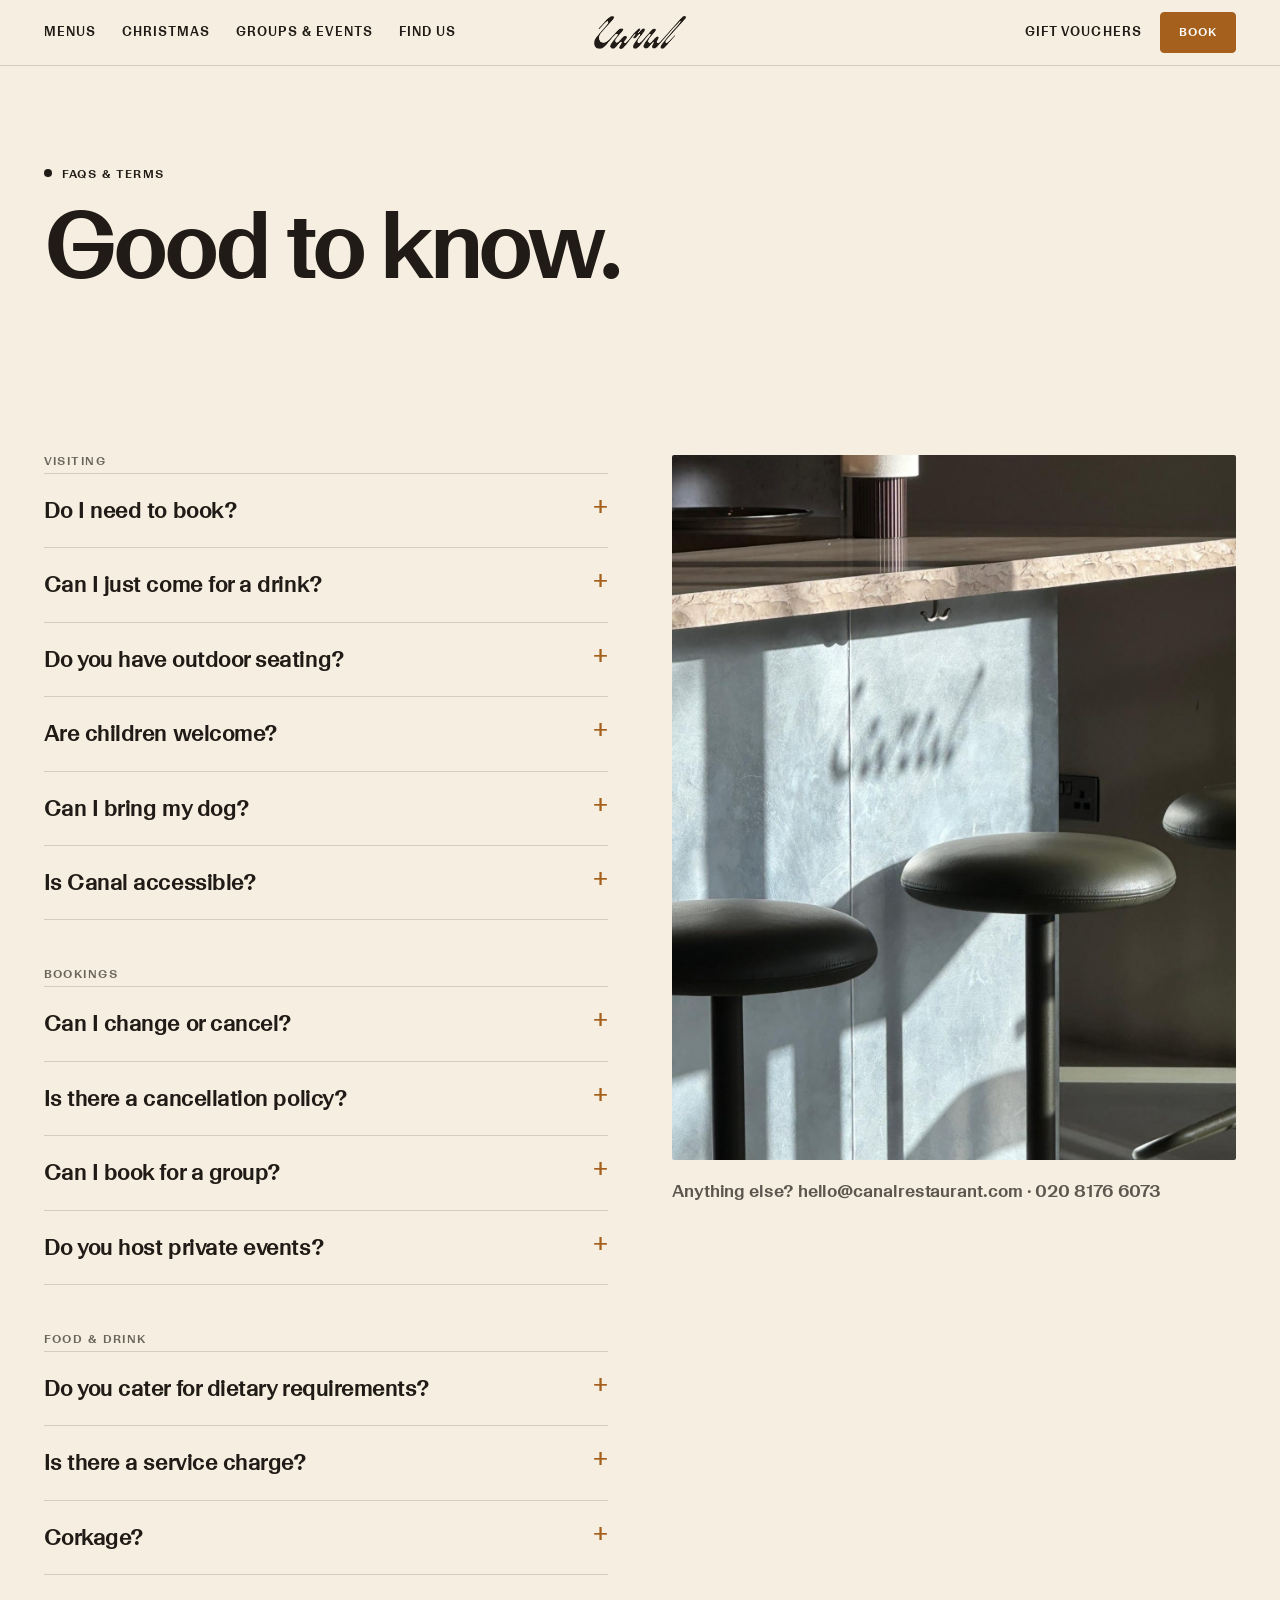
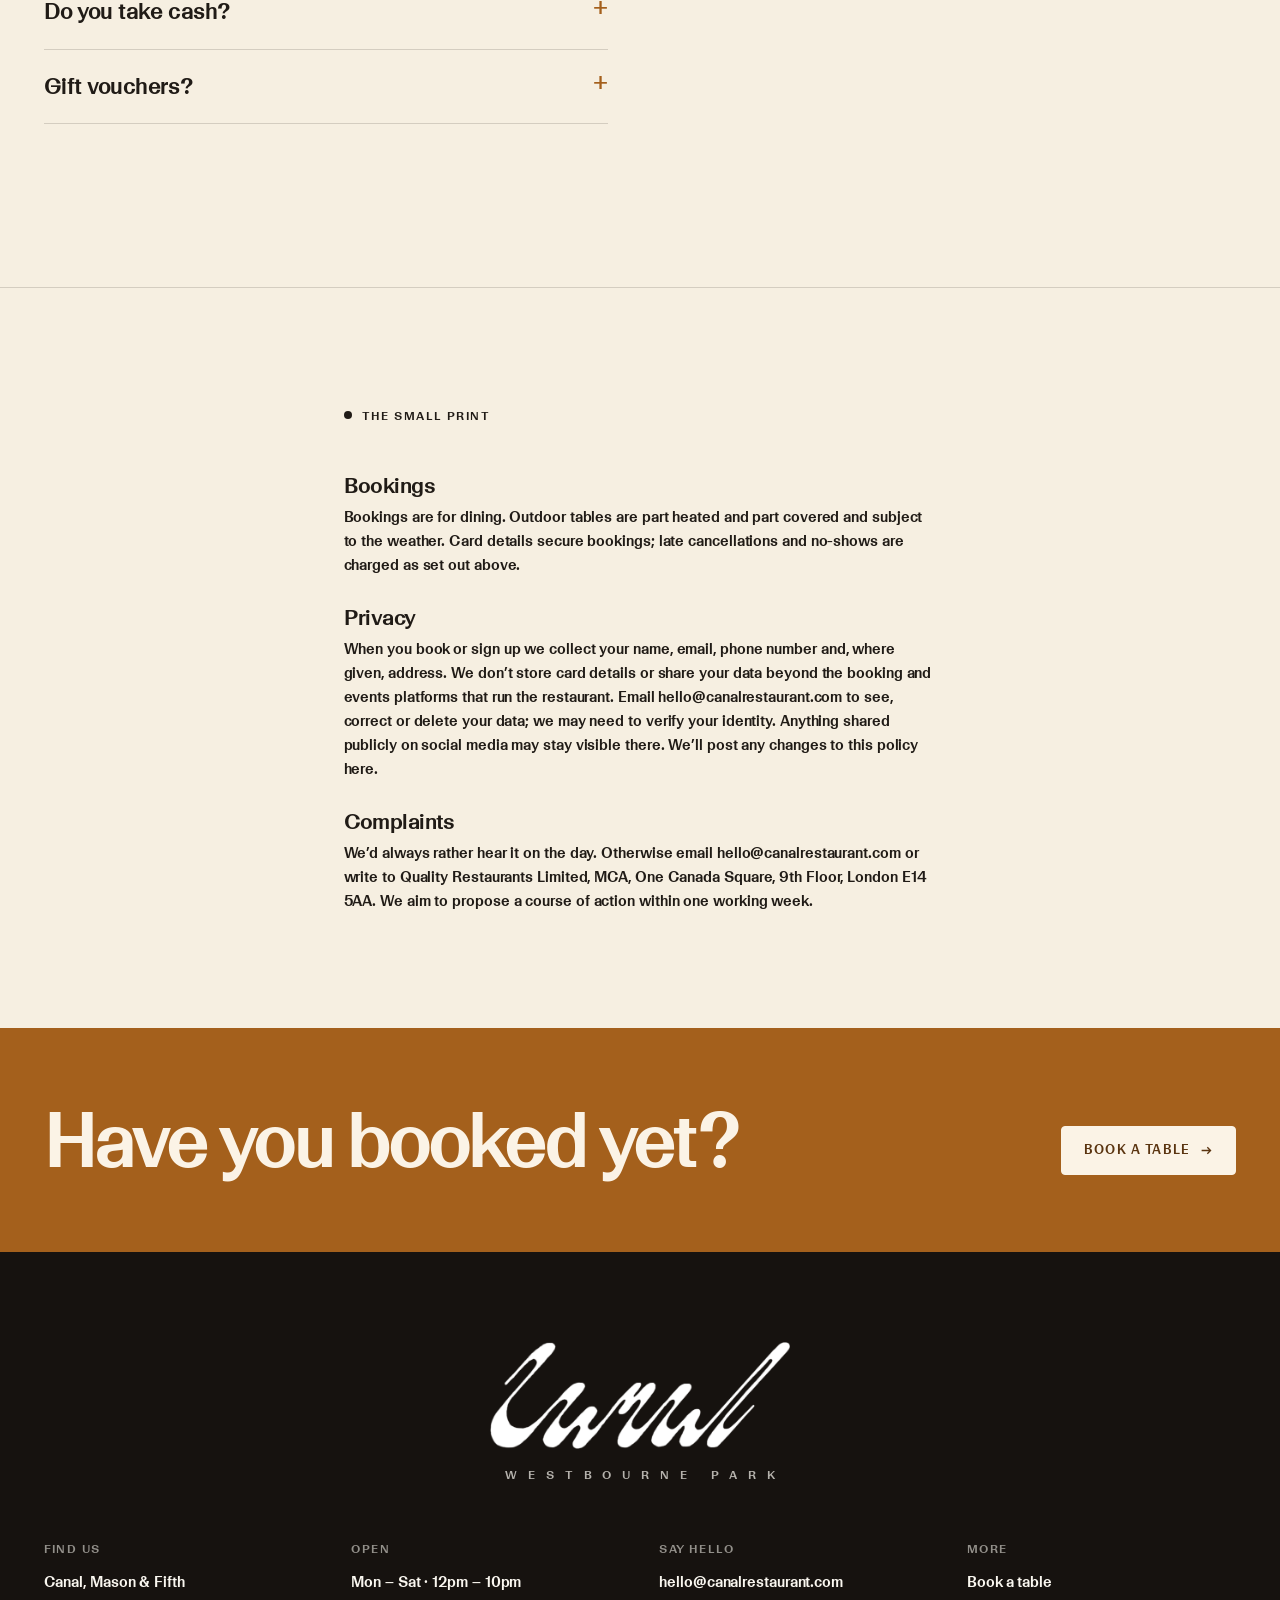
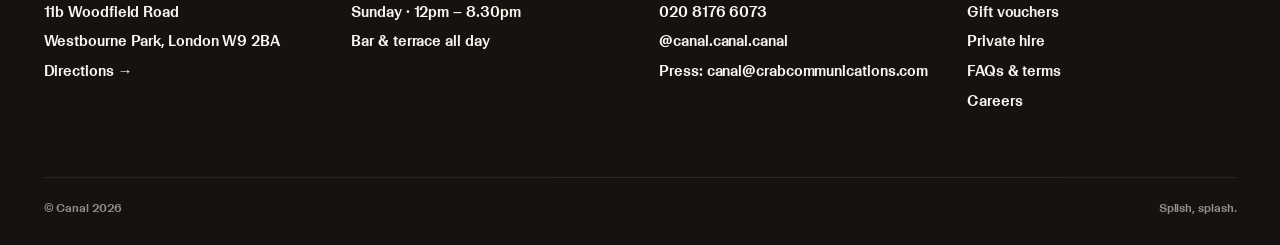
==== faq.html @ 9f51e5ac "Christmas price line: normal case Co-Authored-By: Claude Opus 5.5 <noreply@anthropic.com> Claude-Ses" ====
<!DOCTYPE html>
<html lang="en-GB">
<head>
<meta charset="utf-8">
<meta name="viewport" content="width=device-width, initial-scale=1">
<title>FAQs & Terms | Canal, Westbourne Park</title>
<meta name="description" content="Bookings, cancellations, dogs, children, accessibility, dietary requirements, corkage and gift vouchers at Canal, Westbourne Park.">
<link rel="canonical" href="https://www.canalrestaurant.com/faq">
<meta property="og:type" content="website"><meta property="og:title" content="FAQs & Terms | Canal, Westbourne Park">
<meta property="og:description" content="Bookings, cancellations, dogs, children, accessibility, dietary requirements, corkage and gift vouchers at Canal, Westbourne Park."><meta property="og:image" content="https://www.canalrestaurant.com/img/og.jpg">
<meta name="twitter:card" content="summary_large_image">
<meta name="theme-color" content="#F8B830">
<link rel="icon" href="img/logo-caramel.png">
<link rel="preload" href="fonts/GeigyLLSub-Medium.woff" as="font" type="font/woff" crossorigin>
<link rel="stylesheet" href="css/style.css?v=29">
<script type="application/ld+json">
{"@context":"https://schema.org","@type":"Restaurant","name":"Canal","url":"https://www.canalrestaurant.com/",
"telephone":"+442081766073","email":"hello@canalrestaurant.com","servesCuisine":"Modern European","priceRange":"££",
"address":{"@type":"PostalAddress","streetAddress":"11b Woodfield Road","addressLocality":"London","postalCode":"W9 2BA","addressCountry":"GB"},
"openingHoursSpecification":[{"@type":"OpeningHoursSpecification","dayOfWeek":["Monday","Tuesday","Wednesday","Thursday","Friday","Saturday"],"opens":"12:00","closes":"22:00"},
{"@type":"OpeningHoursSpecification","dayOfWeek":"Sunday","opens":"12:00","closes":"20:30"}],
"acceptsReservations":"https://www.sevenrooms.com/explore/canalrestaurant/reservations/create/search/","sameAs":["https://www.instagram.com/canal.canal.canal/"]}
</script>
</head>
<body class="solid-header">
<header class="header">
  <nav class="nav" aria-label="Main"><a href="menus.html">Menus</a><a href="festive.html">Christmas</a><a href="groups.html">Groups & events</a><a href="find-us.html">Find us</a></nav>
  <button class="burger" aria-label="Open menu" aria-expanded="false"><span></span><span></span><span></span></button>
  <a class="logo" href="index.html" aria-label="Canal — home"></a>
  <div class="header-right">
    <a class="small" href="https://canalrestaurant.giftpro.co.uk/" target="_blank" rel="noopener">Gift vouchers</a>
    <a class="btn" href="https://www.sevenrooms.com/explore/canalrestaurant/reservations/create/search/" target="_blank" rel="noopener">Book</a>
  </div>
</header>
<div class="menu">
  <a class="big" href="index.html">Home</a><a class="big" href="menus.html">Menus</a><a class="big" href="festive.html">Christmas</a><a class="big" href="groups.html">Groups & events</a><a class="big" href="find-us.html">Find us</a><a class="big" href="faq.html">FAQs</a>
  <div class="menu-foot">
    <a class="btn" href="https://www.sevenrooms.com/explore/canalrestaurant/reservations/create/search/" target="_blank" rel="noopener" style="align-self:flex-start">Book a table</a>
    <a href="https://canalrestaurant.giftpro.co.uk/" target="_blank" rel="noopener">Gift vouchers</a>
    <span>11b Woodfield Road, W9 2BA · 020 8176 6073</span>
  </div>
</div>

<section class="phero flat"><div class="in wrap" style="padding-left:var(--g)"><span class="tag">FAQs &amp; terms</span><h1>Good to know.</h1></div></section>
<section class="sec">
  <div class="wrap grid2 top">
    <div><div class="faq-group rv"><h3>Visiting</h3><div class="faq"><details><summary>Do I need to book?</summary><div class="a"><p>We recommend it, especially for dinner and weekends, but we always keep space for walk-ins.</p></div></details><details><summary>Can I just come for a drink?</summary><div class="a"><p>Of course. The bar and waterside terrace are open for drinks without a booking, with snacks all day.</p></div></details><details><summary>Do you have outdoor seating?</summary><div class="a"><p>Yes — a south-facing terrace overlooking the Grand Union Canal. Terrace tables can be booked online. It’s part heated and part covered.</p></div></details><details><summary>Are children welcome?</summary><div class="a"><p>Very. There’s a children’s menu on request, and we can set up high chairs if you mention them when booking.</p></div></details><details><summary>Can I bring my dog?</summary><div class="a"><p>Yes, inside and out. Paws on the floor.</p></div></details><details><summary>Is Canal accessible?</summary><div class="a"><p>Yes. The restaurant and terrace are step-free with accessible facilities. Let us know anything that would help.</p></div></details></div></div><div class="faq-group rv"><h3>Bookings</h3><div class="faq"><details><summary>Can I change or cancel?</summary><div class="a"><p>Yes, through the link in your confirmation email. Any trouble, email or call us.</p></div></details><details><summary>Is there a cancellation policy?</summary><div class="a"><p>Card details secure bookings and we ask for 24 hours’ notice. No-shows and late cancellations are charged at £40 per person for dinner and £20 per person for lunch.</p></div></details><details><summary>Can I book for a group?</summary><div class="a"><p>Up to 6 online, in the dining room or on the terrace. For 8 or more, private hire and events, send us an enquiry.</p></div></details><details><summary>Do you host private events?</summary><div class="a"><p>Yes, from big tables to exclusive hire: up to 70 seated or 120 standing.</p></div></details></div></div><div class="faq-group rv"><h3>Food & drink</h3><div class="faq"><details><summary>Do you cater for dietary requirements?</summary><div class="a"><p>Yes — vegetarian, vegan, gluten-free and allergy-friendly options. Mention them when booking or tell your server.</p></div></details><details><summary>Is there a service charge?</summary><div class="a"><p>A discretionary 13.5% service charge is added.</p></div></details><details><summary>Corkage?</summary><div class="a"><p>£50 per 750ml bottle of wine, £75 per 750ml of sparkling. Bringing a cake is £5 per head.</p></div></details><details><summary>Do you take cash?</summary><div class="a"><p>We’re cashless. All major cards, Apple Pay and Google Pay.</p></div></details><details><summary>Gift vouchers?</summary><div class="a"><p>Yes — digital vouchers for any amount from our gift voucher shop.</p></div></details></div></div></div>
    <div class="rv" style="position:sticky;top:110px"><div class="ph r45"><img src="img/logo-glass.jpg" alt="The Canal logo on the glass" loading="lazy"></div>
      <p class="body muted" style="margin-top:18px">Anything else? hello@canalrestaurant.com · 020 8176 6073</p></div>
  </div>
</section>
<section class="sec" id="terms" style="border-top:1px solid var(--line)">
  <div class="wrap legal">
    <span class="tag">The small print</span>
    <h3 id="bookings">Bookings</h3>
    <p>Bookings are for dining. Outdoor tables are part heated and part covered and subject to the weather. Card details secure bookings; late cancellations and no-shows are charged as set out above.</p>
    <h3 id="privacy">Privacy</h3>
    <p>When you book or sign up we collect your name, email, phone number and, where given, address. We don’t store card details or share your data beyond the booking and events platforms that run the restaurant. Email hello@canalrestaurant.com to see, correct or delete your data; we may need to verify your identity. Anything shared publicly on social media may stay visible there. We’ll post any changes to this policy here.</p>
    <h3 id="complaints">Complaints</h3>
    <p>We’d always rather hear it on the day. Otherwise email hello@canalrestaurant.com or write to Quality Restaurants Limited, MCA, One Canada Square, 9th Floor, London E14 5AA. We aim to propose a course of action within one working week.</p>
  </div>
</section>
<section class="sec s booked-band">
  <div class="wrap booked" style="margin-bottom:0"><h2 class="rv">Have you booked yet?</h2><div class="btns rv"><a class="btn" href="https://www.sevenrooms.com/explore/canalrestaurant/reservations/create/search/" target="_blank" rel="noopener">Book a table <svg viewBox="0 0 16 16" fill="none" stroke="currentColor" stroke-width="1.6"><path d="M2 8h11M9 4l4 4-4 4"/></svg></a></div></div>
</section>
<footer class="footer">
  <div class="wrap">
    <img class="big-logo" src="img/logo-white.png" alt="Canal">
    <span class="spaced">Westbourne Park</span>
    <div class="fgrid">
      <div><h4>Find us</h4><ul><li>Canal, Mason &amp; Fifth</li><li>11b Woodfield Road</li><li>Westbourne Park, London W9 2BA</li><li><a href="https://maps.google.com/?q=Canal+Restaurant+11b+Woodfield+Road+London+W9+2BA" target="_blank" rel="noopener">Directions →</a></li></ul></div>
      <div><h4>Open</h4><ul><li>Mon – Sat · 12pm – 10pm</li><li>Sunday · 12pm – 8.30pm</li><li>Bar &amp; terrace all day</li></ul></div>
      <div><h4>Say hello</h4><ul><li><a href="mailto:hello@canalrestaurant.com">hello@canalrestaurant.com</a></li><li><a href="tel:+442081766073">020 8176 6073</a></li><li><a href="https://www.instagram.com/canal.canal.canal/" target="_blank" rel="noopener">@canal.canal.canal</a></li><li>Press: <a href="mailto:canal@crabcommunications.com">canal@crabcommunications.com</a></li></ul></div>
      <div><h4>More</h4><ul><li><a href="https://www.sevenrooms.com/explore/canalrestaurant/reservations/create/search/" target="_blank" rel="noopener">Book a table</a></li><li><a href="https://canalrestaurant.giftpro.co.uk/" target="_blank" rel="noopener">Gift vouchers</a></li><li><a href="groups.html">Private hire</a></li><li><a href="faq.html">FAQs &amp; terms</a></li><li><a href="mailto:careers@canalrestaurant.com">Careers</a></li></ul></div>
    </div>
    <div class="fbottom"><span>© Canal 2026</span><span>Splish, splash.</span></div>
  </div>
</footer>
<script src="js/config.js?v=7"></script>
<script src="js/site.js?v=9"></script>
<script src="js/live.js?v=7"></script>
<script src="js/ripple.js?v=7"></script>
<script src="js/menus.js?v=7"></script>
</body>
</html>
---- css/style.css ----
/* ============================================================
   CANAL — Westbourne Park
   One typeface (Geigy LL Sub, as on the current site) + the script logo.
   Palette lifted from the brand: butter, mustard, caramel, blush, canal water, ink.
   ============================================================ */

@font-face{
  font-family:"Geigy";
  src:url("../fonts/GeigyLLSub-Medium.woff") format("woff");
  font-weight:400 700;font-style:normal;font-display:swap;
}

:root{
  --paper:#FAF7F0;
  --butter:#FFF3BD;
  --mustard:#F8B830;
  --caramel:#A4601C;
  --caramel-deep:#8A4F14;
  --blush:#FFDEDE;
  --pink:#F099A0;
  --water:#6F9C9C;
  --water-deep:#4E7C7D;
  --ink:#201B16;
  --night:#201B16;
  --cream:#FAF7F0;
  --rim:#3F8A4F;
  --card:#EEE9A6;
  --line:rgba(32,27,22,.16);

  --font:"Geigy","Helvetica Neue",Helvetica,Arial,sans-serif;
  --max:1360px;
  --g:clamp(18px,3.4vw,48px);
  --ease:cubic-bezier(.22,.7,.2,1);
}

*{box-sizing:border-box}
html{scroll-behavior:smooth;-webkit-text-size-adjust:100%}
body{margin:0;background:var(--paper);color:var(--ink);font-family:var(--font);font-size:17px;line-height:1.45;letter-spacing:-.005em;-webkit-font-smoothing:antialiased}
img,video{display:block;max-width:100%}
a{color:inherit;text-decoration:none}
button{font:inherit;color:inherit}
h1,h2,h3,h4,p{margin:0}
h1,h2,h3{font-weight:500;letter-spacing:-.025em;line-height:1}
.wrap{max-width:var(--max);margin:0 auto;padding:0 var(--g)}
.sr{position:absolute;left:-9999px}

/* small label */
.tag{display:inline-block;font-size:12px;letter-spacing:.12em;text-transform:uppercase;margin-bottom:18px}
.tag::before{content:"";display:inline-block;width:8px;height:8px;border-radius:50%;background:currentColor;margin-right:10px;vertical-align:1px}

/* spaced C A N A L under the script, as on the lockup */
.spaced{letter-spacing:.9em;text-transform:uppercase;font-size:12px;padding-left:.9em}

/* ---------- Buttons ---------- */
.btn{display:inline-flex;align-items:center;gap:10px;padding:14px 22px;border-radius:4px;background:var(--caramel);color:#fff;font-size:13px;letter-spacing:.1em;text-transform:uppercase;border:1px solid var(--caramel);transition:background .25s var(--ease),transform .25s var(--ease),color .25s;cursor:pointer;white-space:nowrap}
.btn:hover{background:var(--caramel-deep);border-color:var(--caramel-deep);transform:translateY(-2px)}
.btn.line{background:transparent;color:inherit;border-color:currentColor}
.btn.line:hover{background:var(--ink);color:var(--paper);border-color:var(--ink)}
.on-dark .btn.line:hover,.hero .btn.line:hover{background:#fff;color:var(--night);border-color:#fff}
.btn.white{background:#fff;color:var(--night);border-color:#fff}
.btn.white:hover{background:var(--butter);border-color:var(--butter)}
.btn svg{width:13px;height:13px}
.btns{display:flex;flex-wrap:wrap;gap:10px}
.arrow{display:inline-flex;align-items:center;gap:8px;white-space:nowrap;font-size:13px;letter-spacing:.1em;text-transform:uppercase;border-bottom:1px solid currentColor;padding-bottom:3px}
.arrow:hover{opacity:.65}
.arrow svg{width:13px;height:13px;flex:none}

/* ---------- Header ---------- */
.header{position:fixed;inset:0 0 auto;z-index:60;display:grid;grid-template-columns:1fr auto 1fr;align-items:center;padding:18px var(--g);color:#fff;transition:background .35s var(--ease),color .35s,padding .35s}
.header .logo{justify-self:center;display:block;width:108px;height:39px;background:url(../img/logo-white.png) center/contain no-repeat;transition:width .35s var(--ease)}
.header.solid{background:var(--paper);color:var(--ink);padding:12px var(--g);box-shadow:0 1px 0 var(--line)}
.header.solid .logo{background-image:url(../img/logo-ink.png);width:92px}
.nav{display:flex;gap:26px;font-size:13px;letter-spacing:.08em;text-transform:uppercase}
.nav a{position:relative;padding:4px 0}
.nav a::after{content:"";position:absolute;left:0;right:100%;bottom:0;height:1px;background:currentColor;transition:right .3s var(--ease)}
.nav a:hover::after,.nav a[aria-current=page]::after{right:0}
.header-right{justify-self:end;display:flex;gap:18px;align-items:center}
.header-right .small{font-size:13px;letter-spacing:.08em;text-transform:uppercase}
.header .btn{padding:11px 18px;font-size:12px}
.burger{display:none;background:none;border:0;cursor:pointer;padding:6px;justify-self:start}
.burger span{display:block;width:24px;height:1.5px;background:currentColor;margin:6px 0;transition:.3s var(--ease)}
.menu{position:fixed;inset:0;z-index:55;background:var(--mustard);color:var(--night);padding:110px var(--g) 40px;display:flex;flex-direction:column;gap:4px;transform:translateY(-102%);transition:transform .55s var(--ease)}
.menu{visibility:hidden;transition:transform .55s var(--ease),visibility 0s .55s}
.menu.open{transform:none;visibility:visible;transition:transform .55s var(--ease)}
.menu a.big{font-size:clamp(40px,11vw,64px);letter-spacing:-.03em;line-height:1.08}
.menu .menu-foot{margin-top:auto;display:flex;flex-direction:column;gap:10px;font-size:14px}
body.locked{overflow:hidden}
body.locked .header{color:var(--night);background:transparent;box-shadow:none}
body.locked .header .logo{background-image:url(../img/logo-ink.png)}
body.locked .burger span:nth-child(1){transform:translateY(7.5px) rotate(45deg)}
body.locked .burger span:nth-child(2){opacity:0}
body.locked .burger span:nth-child(3){transform:translateY(-7.5px) rotate(-45deg)}

/* ---------- Hero ---------- */
.hero{position:relative;height:100svh;min-height:600px;color:#fff;overflow:hidden;background:var(--night)}
.hero .media{position:absolute;inset:0}
.hero .media video,.hero .media img{width:100%;height:100%;object-fit:cover}
.hero::after{content:"";position:absolute;inset:0;background:linear-gradient(180deg,rgba(32,27,22,.35) 0%,rgba(32,27,22,0) 25%,rgba(32,27,22,0) 55%,rgba(32,27,22,.55) 100%)}
.hero .center{position:absolute;inset:0;z-index:2;display:flex;flex-direction:column;align-items:center;justify-content:center;gap:22px;text-align:center}
.hero .center img{width:min(62vw,560px);filter:drop-shadow(0 4px 30px rgba(0,0,0,.25))}
.hero .foot{position:absolute;z-index:2;left:0;right:0;bottom:0;padding:0 var(--g) clamp(22px,4vh,40px);display:flex;justify-content:space-between;align-items:flex-end;gap:20px;flex-wrap:wrap}
.hero .foot p{font-size:clamp(18px,1.7vw,24px);max-width:22ch;line-height:1.15}
.hero .hours{font-size:13px;letter-spacing:.08em;text-transform:uppercase;text-align:right;line-height:1.7}

/* page hero */
.phero{position:relative;min-height:78svh;display:flex;align-items:flex-end;color:#fff;overflow:hidden;background:var(--night)}
.phero .media{position:absolute;inset:0}
.phero .media img,.phero .media video{width:100%;height:100%;object-fit:cover}
.phero::after{content:"";position:absolute;inset:0;background:linear-gradient(180deg,rgba(32,27,22,.3),rgba(32,27,22,0) 30%,rgba(32,27,22,.6))}
.phero .in{position:relative;z-index:2;padding:0 var(--g) clamp(32px,6vh,64px);width:100%}
.phero h1{font-size:clamp(48px,8.5vw,128px);letter-spacing:-.045em;line-height:.92;max-width:12ch}
.phero.flat{min-height:auto;background:var(--butter);color:var(--ink)}
.phero.flat::after{display:none}
.phero.flat .in{padding-top:150px;padding-bottom:60px}

/* ---------- Ticker ---------- */
.ticker{background:var(--mustard);color:var(--night);overflow:hidden;white-space:nowrap;padding:14px 0;font-size:clamp(18px,1.8vw,24px);letter-spacing:-.01em}
.ticker .t{display:inline-flex;animation:tick 38s linear infinite}
.ticker span{display:inline-flex;align-items:center;gap:26px;padding-right:26px}
.ticker span i{display:inline-block;width:34px;height:12px;background:url("data:image/svg+xml;utf8,<svg xmlns='http://www.w3.org/2000/svg' viewBox='0 0 34 12'><path d='M1 6c4-6 8-6 12 0s8 6 12 0 6-4 8-2' fill='none' stroke='%23201B16' stroke-width='1.6' stroke-linecap='round'/></svg>") center/contain no-repeat}
@keyframes tick{to{transform:translateX(-50%)}}
@media (prefers-reduced-motion:reduce){.ticker .t{animation:none}}

/* wave divider */
.wave{height:22px;background:url("data:image/svg+xml;utf8,<svg xmlns='http://www.w3.org/2000/svg' viewBox='0 0 60 22'><path d='M0 11c7.5-10 15-10 22.5 0S37.5 21 45 11s11-8 15-5' fill='none' stroke='%23A4601C' stroke-width='2.2' stroke-linecap='round'/></svg>") left center/60px 22px repeat-x;opacity:.9}
.wave.ink{filter:brightness(.25)}

/* ---------- Sections ---------- */
.sec{padding:clamp(70px,9vw,140px) 0}
.sec.s{padding:clamp(48px,6vw,90px) 0}
.butter{background:var(--butter)}
.blush{background:var(--blush)}
.mustard{background:var(--mustard)}
.water{background:var(--water);color:#fff}
.ink-bg{background:var(--night);color:var(--cream)}
.on-dark{color:#fff}

.statement{font-size:clamp(28px,3.8vw,56px);line-height:1.08;letter-spacing:-.03em;max-width:24ch}
.statement em{font-style:normal;color:var(--caramel)}
.water .statement em,.ink-bg .statement em{color:var(--butter)}
.h2{font-size:clamp(36px,5vw,76px);letter-spacing:-.04em;line-height:.95;margin-bottom:24px}
.h3{font-size:clamp(24px,2.4vw,34px);letter-spacing:-.025em;margin-bottom:12px}
.body{font-size:18px;line-height:1.5;max-width:46ch}
.body+.body{margin-top:14px}
.muted{opacity:.72}

.grid2{display:grid;grid-template-columns:1fr 1fr;gap:clamp(28px,5vw,90px);align-items:center}
.grid2.top{align-items:start}
.rev>:first-child{order:2}

/* photo */
.ph{position:relative;overflow:hidden;border-radius:2px;background:var(--butter)}
.ph img,.ph video{width:100%;height:100%;object-fit:cover;transition:transform 1.4s var(--ease)}
.ph:hover img{transform:scale(1.035)}
.r45{aspect-ratio:4/5}.r32{aspect-ratio:3/2}.r11{aspect-ratio:1}.r916{aspect-ratio:9/16}.r34{aspect-ratio:3/4}
.ph .cap{position:absolute;left:12px;bottom:10px;font-size:11px;letter-spacing:.1em;text-transform:uppercase;color:#fff;text-shadow:0 1px 8px rgba(0,0,0,.4)}

/* intro collage */
/* intro collage */
.collage{display:grid;grid-template-columns:repeat(12,1fr);gap:16px;margin-top:clamp(48px,6vw,90px);align-items:start}
.collage .a{grid-column:1/6}
.collage .b{grid-column:7/13;margin-top:clamp(40px,8vw,120px)}
.collage .note{grid-column:2/6;font-size:15px;max-width:34ch}
.collage .c{grid-column:8/12}
.collage .a .ph{aspect-ratio:4/5}.collage .b .ph{aspect-ratio:3/2}.collage .c .ph{aspect-ratio:1}
/* feature cards */
.cards{display:grid;grid-template-columns:repeat(3,1fr);gap:clamp(16px,2vw,28px)}
.card{display:flex;flex-direction:column;gap:16px;background:#fff;padding:14px 14px 22px;border-radius:2px;transition:transform .4s var(--ease)}
.card:hover{transform:translateY(-4px)}
.card .ph{aspect-ratio:4/5}
.card .h3{margin:6px 6px 0}
.card p{margin:0 6px;font-size:16px;opacity:.78}
.card .arrow{margin:auto 6px 0;align-self:flex-start}
.card .pill{position:absolute;top:12px;left:12px;background:var(--mustard);color:var(--night);font-size:11px;letter-spacing:.1em;text-transform:uppercase;padding:6px 10px;border-radius:99px}

/* menus list */
.menus{border-top:1px solid var(--line)}
.mrow{display:grid;grid-template-columns:1.1fr 1.6fr auto;gap:24px;align-items:center;padding:26px 0;border-bottom:1px solid var(--line);transition:padding .35s var(--ease)}
.mrow:hover{padding-left:12px}
.mrow h3{font-size:clamp(26px,2.8vw,40px);letter-spacing:-.03em}
.mrow p{font-size:16px;opacity:.75;max-width:48ch}

/* dish lists */
.price{font-size:clamp(46px,6vw,88px);letter-spacing:-.05em;line-height:1;margin:6px 0 10px}
.price small{font-size:16px;letter-spacing:0;opacity:.7;margin-left:8px}
.dishes{display:grid;grid-template-columns:1fr 1fr;gap:clamp(28px,4vw,64px)}
.dishes h4{font-size:12px;letter-spacing:.12em;text-transform:uppercase;font-weight:500;padding-bottom:10px;margin-bottom:6px;border-bottom:1px solid var(--line)}
.dishes ul{list-style:none;margin:0 0 30px;padding:0}
.dishes li{padding:8px 0;font-size:17px;display:flex;justify-content:space-between;gap:16px}
.dishes li small{opacity:.6;white-space:nowrap;font-size:14px}
.fine{font-size:13px;opacity:.65;max-width:56ch}

/* stats */
.stats{display:grid;grid-template-columns:repeat(4,1fr);gap:12px}
.stats div{background:rgba(255,255,255,.55);padding:26px 22px;border-radius:2px}
.stats b{display:block;font-weight:500;font-size:clamp(44px,5vw,76px);letter-spacing:-.05em;line-height:1;margin-bottom:10px}
.stats span{font-size:12px;letter-spacing:.1em;text-transform:uppercase;opacity:.75}

/* reels (vertical videos) */
.reels{display:grid;grid-template-columns:repeat(4,1fr);gap:12px}
.reels .ph{aspect-ratio:9/16;border-radius:2px}

/* gallery */
.gallery{display:grid;grid-template-columns:repeat(4,1fr);gap:10px}
.gallery .ph{aspect-ratio:4/5}
.gallery .wide{grid-column:span 2;aspect-ratio:auto}

/* visit */
.hours{list-style:none;margin:0;padding:0;border-top:1px solid currentColor}
.hours li{display:flex;justify-content:space-between;padding:12px 0;border-bottom:1px solid currentColor;font-size:17px}
.addr{font-size:clamp(24px,2.4vw,34px);letter-spacing:-.025em;line-height:1.12;margin-bottom:26px}
.map{aspect-ratio:4/3;border-radius:2px;overflow:hidden;background:var(--butter)}
.map iframe{width:100%;height:100%;border:0;filter:grayscale(.2) sepia(.15)}

.info{display:grid;grid-template-columns:repeat(3,1fr);gap:clamp(22px,3vw,44px)}
.info h3{font-size:22px;letter-spacing:-.02em;margin-bottom:8px}
.info p{font-size:16px;opacity:.8}

/* forms */
.form{display:grid;grid-template-columns:1fr 1fr;gap:16px 18px}
.form .full{grid-column:1/-1}
.field{display:flex;flex-direction:column;gap:6px}
.field label{font-size:12px;letter-spacing:.1em;text-transform:uppercase;opacity:.7}
.field input,.field select,.field textarea{background:#fff;border:1px solid transparent;border-radius:3px;padding:13px 14px;font:inherit;font-size:16px;color:var(--night);outline:none;transition:border-color .2s}
.field input:focus,.field select:focus,.field textarea:focus{border-color:var(--caramel)}
.field textarea{min-height:110px;resize:vertical}
.form .btn{justify-self:start}
.msg{font-size:14px;min-height:1.3em;margin-top:8px}

.signup{display:flex;gap:8px;max-width:520px}
.signup input{flex:1;background:#fff;border:0;border-radius:3px;padding:14px;font:inherit;font-size:16px;color:var(--night);outline:none}

/* faq */
.faq-group{margin-bottom:48px}
.faq-group h3{font-size:12px;letter-spacing:.12em;text-transform:uppercase;font-weight:500;opacity:.65;margin-bottom:6px}
.faq details{border-bottom:1px solid var(--line)}
.faq details:first-child{border-top:1px solid var(--line)}
.faq summary{list-style:none;cursor:pointer;display:flex;justify-content:space-between;gap:20px;padding:20px 0;font-size:clamp(19px,1.8vw,24px);letter-spacing:-.02em}
.faq summary::-webkit-details-marker{display:none}
.faq summary::after{content:"+";font-size:24px;line-height:1;color:var(--caramel);transition:transform .3s var(--ease)}
.faq details[open] summary::after{transform:rotate(45deg)}
.faq .a{padding:0 0 22px;max-width:60ch;opacity:.82}
.legal{max-width:68ch;font-size:15px;line-height:1.6}
.legal h3{font-size:22px;margin:30px 0 8px}

/* big sign-off */
.signoff{text-align:center;padding:clamp(90px,13vw,190px) var(--g)}
.signoff h2{font-size:clamp(46px,9vw,150px);letter-spacing:-.055em;line-height:.9;margin-bottom:34px}
.signoff .btns{justify-content:center}

/* ---------- Footer ---------- */
.footer{background:#16120F;color:var(--cream);padding:clamp(60px,7vw,100px) 0 28px}
.footer .big-logo{width:min(80vw,760px);margin:0 auto clamp(40px,6vw,80px)}
.footer .spaced{display:block;text-align:center;margin:-40px 0 60px;opacity:.7}
.fgrid{display:grid;grid-template-columns:repeat(4,1fr);gap:clamp(22px,3vw,48px);margin-bottom:56px}
.fgrid h4{font-size:12px;letter-spacing:.12em;text-transform:uppercase;font-weight:500;opacity:.55;margin-bottom:14px}
.fgrid ul{list-style:none;margin:0;padding:0}
.fgrid li{margin-bottom:8px;font-size:15px}
.fgrid a:hover{color:var(--mustard)}
.fbottom{display:flex;justify-content:space-between;gap:14px;flex-wrap:wrap;font-size:12px;opacity:.55;border-top:1px solid rgba(250,247,240,.15);padding-top:22px}

/* ---------- Reveal ---------- */
.rv{opacity:0;transform:translateY(24px);transition:opacity .9s var(--ease),transform .9s var(--ease)}
.rv.in{opacity:1;transform:none}
@media (prefers-reduced-motion:reduce){.rv{opacity:1;transform:none}}

/* ---------- Responsive ---------- */
@media (max-width:1020px){
  .cards{grid-template-columns:1fr 1fr}
  .stats,.reels{grid-template-columns:1fr 1fr}
  .fgrid{grid-template-columns:1fr 1fr}
  .info{grid-template-columns:1fr 1fr}
  .gallery{grid-template-columns:1fr 1fr}
}
@media (max-width:820px){
  .header{grid-template-columns:auto 1fr auto}
  .nav,.header-right .small{display:none}
  .burger{display:block}
  .header .logo{justify-self:center}
  .grid2,.rev{grid-template-columns:1fr}
  .rev>:first-child{order:0}
  .cards{grid-template-columns:1fr}
  .mrow{grid-template-columns:1fr;gap:8px}
  .dishes,.form,.info{grid-template-columns:1fr}
  .collage{grid-template-columns:1fr 1fr;gap:10px}
  .collage .a,.collage .b,.collage .note{grid-column:1/-1;margin:0}
  .collage .c{grid-column:2/3;margin:-30% 0 0}
  .collage .note{grid-row:4}
  .hero .hours{text-align:left}
  .fgrid{grid-template-columns:1fr}
  .footer .spaced{margin-top:-20px}
}

/* ---------- Live strip: one quiet line ---------- */
.live{display:flex;flex-wrap:wrap;justify-content:flex-end;align-items:center;font-size:13px;letter-spacing:.02em;opacity:0;transition:opacity .6s var(--ease)}
.live.ready{opacity:.92}
.live-item{white-space:nowrap}
.live-item+.live-item::before{content:"";display:inline-block;width:1px;height:11px;background:currentColor;opacity:.45;margin:0 14px;vertical-align:-1px}
.live .dot{display:inline-block;width:6px;height:6px;border-radius:50%;background:currentColor;opacity:.5;margin-right:8px;vertical-align:1px}
.live .dot.on{background:#8FD49A;opacity:1}
.hero .live{text-shadow:0 1px 12px rgba(0,0,0,.35)}
.live.on-light{justify-content:flex-start}
/* ---------- Ripple hero ---------- */
.ripple{position:absolute;inset:0}
.ripple img{width:100%;height:100%;object-fit:cover}
.ripple-canvas{position:absolute;inset:0;width:100%;height:100%;display:block}
.hero .hint{position:absolute;z-index:2;top:50%;right:var(--g);transform:translateY(-50%);font-size:11px;letter-spacing:.14em;text-transform:uppercase;opacity:0;transition:opacity 1.2s}
.rippling~.hint,.hero:has(.rippling) .hint{opacity:.7}

/* ---------- Menus ---------- */
.menu-tabs{display:flex;gap:8px;margin:0 0 36px}
.menu-tabs button{background:transparent;border:1px solid var(--ink);border-radius:99px;padding:11px 22px;font-size:14px;letter-spacing:.06em;text-transform:uppercase;cursor:pointer;transition:.25s var(--ease)}
.menu-tabs button[aria-selected=true]{background:var(--ink);color:var(--paper)}
.menu-panel{columns:2;column-gap:clamp(32px,5vw,80px)}
.menu-sec{break-inside:avoid;margin-bottom:40px}
.menu-sec h3{font-size:12px;letter-spacing:.14em;text-transform:uppercase;font-weight:500;color:var(--caramel);padding-bottom:10px;border-bottom:1px solid var(--line);margin-bottom:4px}
.menu-sec ul{list-style:none;margin:0;padding:0}
.menu-sec li{display:flex;justify-content:space-between;gap:20px;padding:12px 0;border-bottom:1px dashed rgba(32,27,22,.12)}
.menu-sec .mi{display:block;font-size:18px;letter-spacing:-.01em}
.menu-sec .md{display:block;font-size:14px;opacity:.65;margin-top:2px}
.menu-sec .mp{font-size:16px;white-space:nowrap;font-variant-numeric:tabular-nums}
.mtag{display:inline-block;font-size:10px;letter-spacing:.08em;text-transform:uppercase;border:1px solid currentColor;border-radius:99px;padding:1px 6px;margin-left:8px;vertical-align:3px;opacity:.6}
[data-menus]:not(.loaded) .menu-body{min-height:400px}

/* ---------- Canal map ---------- */
.map-wrap{margin-top:clamp(40px,5vw,72px);border-radius:3px;overflow:hidden;box-shadow:0 30px 60px -30px rgba(32,27,22,.45)}
.canal-map{display:block;width:100%;height:auto;font-family:var(--font)}
.canal-map .flow{animation:flow 6s linear infinite}
@keyframes flow{to{stroke-dashoffset:-240}}
.canal-map .ducks{animation:ducks 40s ease-in-out infinite alternate}
@keyframes ducks{to{transform:translateX(-120px)}}
@media (prefers-reduced-motion:reduce){.canal-map .flow,.canal-map .ducks{animation:none}}
.map-scroll{overflow-x:auto;-webkit-overflow-scrolling:touch}
@media (max-width:820px){
  .menu-panel{columns:1}
  .live{justify-content:flex-start}
  .map-scroll .canal-map{width:900px;max-width:none}
  .hero .hint{display:none}
}

.hero:has([data-ripple]) .center{justify-content:flex-start;padding-top:max(110px,17vh)}
@media (max-width:820px){.hero:has([data-ripple]) .center{justify-content:center;padding-top:0}}

/* ---------- Quiet editorial pieces ---------- */
.statement{font-size:clamp(28px,3.6vw,54px);line-height:1.08;letter-spacing:-.035em;max-width:24ch}
.intro-sec{padding:clamp(90px,11vw,170px) 0 clamp(50px,6vw,90px)}
.intro-grid{display:grid;grid-template-columns:1.6fr 1fr;gap:clamp(30px,6vw,110px);align-items:end}
.intro-grid .body{font-size:16px;max-width:36ch;opacity:.75}
.wide{margin:0 auto;max-width:var(--max);padding:0 var(--g)}
.wide .ph{aspect-ratio:21/9}
.caption{display:flex;justify-content:space-between;gap:20px;font-size:13px;letter-spacing:.02em;opacity:.65;padding-top:12px}
.three{display:grid;grid-template-columns:repeat(3,1fr);gap:clamp(14px,2vw,28px)}
.three figure{margin:0}
.three .ph{aspect-ratio:4/5}
.three figcaption{display:flex;justify-content:space-between;gap:12px;border-top:1px solid var(--line);margin-top:14px;padding-top:12px;font-size:15px}
.three figcaption span:last-child{opacity:.6}
.offset figure:nth-child(2){margin-top:clamp(40px,6vw,90px)}
.whatson{display:grid;grid-template-columns:repeat(3,1fr);gap:clamp(20px,3vw,44px)}
.whatson a{display:flex;flex-direction:column;gap:14px}
.whatson .ph{aspect-ratio:4/5}
.whatson .label{font-size:12px;letter-spacing:.12em;text-transform:uppercase;opacity:.6;border-top:1px solid var(--line);padding-top:14px}
.whatson h3{font-size:clamp(24px,2.2vw,32px);letter-spacing:-.025em}
.whatson p{font-size:16px;opacity:.75;max-width:34ch}
.whatson a:hover .ph img{transform:scale(1.035)}

/* menu card, like their printed menu */
.menu-card{background:var(--card);color:var(--night);padding:clamp(28px,5vw,72px);border-radius:2px}
.menu-card .card-logo{display:block;width:clamp(110px,12vw,170px);margin:0 auto 6px}
.menu-card .card-sub{display:block;text-align:center;margin-bottom:34px;opacity:.7}
.menu-card .menu-tabs{justify-content:center}
.menu-card .menu-tabs button{border-color:var(--night);color:var(--night)}
.menu-card .menu-tabs button[aria-selected=true]{background:var(--night);color:var(--card)}
.menu-card .menu-sec h3{color:var(--night);opacity:.6;border-color:rgba(32,27,22,.2)}
.menu-card .menu-sec li{border-color:rgba(32,27,22,.12)}

@media (max-width:900px){
  .intro-grid,.three,.whatson{grid-template-columns:1fr}
  .offset figure:nth-child(2){margin-top:0}
  .wide .ph{aspect-ratio:4/3}
  .live{justify-content:flex-start}
}

/* =====================================================================
   v5 — built around their own photography
   ===================================================================== */
/* split video hero */
.hero.split .media{display:grid;grid-template-columns:1fr 1fr}
.hero.split .media video{width:100%;height:100%;object-fit:cover}
.hero.split::after{background:linear-gradient(180deg,rgba(32,27,22,.35) 0%,rgba(32,27,22,0) 28%,rgba(32,27,22,0) 60%,rgba(32,27,22,.55) 100%)}
.hero.split .center img{width:min(46vw,520px)}

.vid{position:relative;overflow:hidden;background:#d9d2c4}
.vid video{display:block;width:100%;height:100%;object-fit:cover}

/* small editorial headings */
.kicker{display:flex;justify-content:space-between;align-items:baseline;gap:20px;border-top:1px solid var(--line);padding-top:16px;margin-bottom:clamp(28px,4vw,48px)}
.kicker h2{font-size:clamp(22px,2.2vw,30px);letter-spacing:-.02em}
.kicker p{font-size:14px;opacity:.6;max-width:44ch;text-align:right}

/* on the wall: plate row */
.wall-row{display:grid;grid-template-columns:repeat(5,1fr);gap:8px}
.wall-row .ph{aspect-ratio:4/5}

/* then & now */
.pairs{display:grid;gap:clamp(56px,8vw,120px)}
.pair{display:grid;grid-template-columns:1fr 1fr;gap:clamp(10px,1.4vw,18px);align-items:end}
.pair .then,.pair .now{aspect-ratio:4/5}
.pair .then img{filter:grayscale(1) contrast(1.05)}
.pair figcaption{grid-column:1/-1;order:3;display:flex;justify-content:space-between;font-size:14px;padding-top:2px}
.pair figcaption span:last-child{opacity:.55}

.pair figure{margin:0}
.pairs-wrap{max-width:1100px}

/* the room */
.room{display:grid;grid-template-columns:2fr 1fr 1fr;grid-template-rows:auto auto;gap:8px}
.room .a{grid-row:span 2}
.room .a .ph{height:100%;aspect-ratio:auto}
.room .ph{aspect-ratio:1}

/* team */
.team{display:grid;grid-template-columns:repeat(4,1fr);gap:8px}
.team .vid{aspect-ratio:9/16}

@media (max-width:900px){
  .hero.split .media{grid-template-columns:1fr}
  .hero.split .media video:nth-child(2){display:none}
  .wall-row{grid-template-columns:repeat(2,1fr)}
  .wall-row .ph:last-child{display:none}
  .room{grid-template-columns:1fr 1fr}
  .room .a{grid-column:1/-1;grid-row:auto}
  .room .a .ph{aspect-ratio:4/3}
  .team{grid-template-columns:1fr 1fr}
  .kicker{flex-direction:column}
  .kicker p{text-align:left}
}

/* =====================================================================
   v6 — useful, organic: info first, old and new photos mixed in
   ===================================================================== */
.hero.split .media video{object-position:center bottom}
.hero.split .media video.m-only{display:none}

.feat{display:grid;grid-template-columns:repeat(12,1fr);gap:clamp(16px,2vw,32px);align-items:start}
.feat .txt{grid-column:1/6;position:sticky;top:110px}
.feat .media{grid-column:7/13;position:relative;padding-bottom:clamp(60px,9vw,140px)}
.feat.flip .txt{grid-column:8/13;order:2}
.feat.flip .media{grid-column:1/7;order:1}
.feat .big{aspect-ratio:4/5}
.feat .big.land{aspect-ratio:4/3}
.feat .small{position:absolute;bottom:0;left:-14%;width:42%}
.feat.flip .small{left:auto;right:-14%}
.feat .small .ph,.feat .small .vid{aspect-ratio:4/5;box-shadow:0 24px 50px -24px rgba(32,27,22,.45)}
.feat .small.arch img{filter:grayscale(1) contrast(1.05)}
.feat .small figcaption,.feat .note{font-size:13px;opacity:.6;margin-top:10px}
.feat h2{font-size:clamp(34px,4vw,60px);letter-spacing:-.04em;line-height:.98;margin-bottom:18px}
.feat .lead{font-size:18px;line-height:1.5;max-width:40ch;margin-bottom:22px}
.feat figure{margin:0}
.facts{list-style:none;margin:0 0 26px;padding:0;border-top:1px solid var(--line)}
.facts li{display:flex;justify-content:space-between;gap:16px;padding:11px 0;border-bottom:1px solid var(--line);font-size:16px}
.facts li span:last-child{opacity:.7;text-align:right}

/* live menu preview */
.preview .menu-sec{margin-bottom:22px}
.preview .menu-sec h3{margin-bottom:0}
.preview .menu-sec li{padding:9px 0}
.preview .menu-sec .mi{font-size:16px}
.preview .menu-sec .md{font-size:13px}
.preview .menu-sec .mp{font-size:15px}
.preview:empty{min-height:300px}

/* staff videos with sound */
.team .vid .snd{position:absolute;left:10px;bottom:10px;font-size:11px;letter-spacing:.1em;text-transform:uppercase;color:#fff;text-shadow:0 1px 8px rgba(0,0,0,.5);pointer-events:none}

@media (max-width:900px){
  .hero.split .media video{display:none}
  .hero.split .media video.m-only{display:block}
  .feat .txt,.feat .media,.feat.flip .txt,.feat.flip .media{grid-column:1/-1;order:0;position:static}
  .feat .media{padding-bottom:0}
  .feat .small,.feat.flip .small{position:relative;left:auto;right:auto;width:55%;margin:-18% 0 0 auto;display:block}
  .feat.flip .small{margin:-18% auto 0 0}
}

/* v7 fixes */
.hero.split .media{grid-template-rows:100%;height:100%}
.hero.split .media video{height:100%;min-height:0}
.hero.split::after{background:linear-gradient(180deg,rgba(32,27,22,.35) 0%,rgba(32,27,22,0) 25%,rgba(32,27,22,0) 70%,rgba(32,27,22,.45) 100%)}
.services{display:grid;grid-template-columns:repeat(3,1fr);gap:clamp(14px,2vw,28px)}
.services a{display:flex;flex-direction:column;gap:12px}
.services .ph{aspect-ratio:4/5}
.services a:hover .ph img{transform:scale(1.035)}
.services .row{display:flex;justify-content:space-between;align-items:baseline;gap:12px;border-top:1px solid var(--line);padding-top:12px}
.services h3{font-size:clamp(22px,2vw,28px);letter-spacing:-.02em}
.services .row span{font-size:14px;opacity:.6}
.services p{font-size:15px;opacity:.75;max-width:34ch}
.booked{display:flex;justify-content:space-between;align-items:end;gap:24px;margin-bottom:clamp(28px,4vw,44px)}
.booked h2{font-size:clamp(40px,6vw,88px);letter-spacing:-.05em;line-height:.92}
@media (max-width:900px){.services{grid-template-columns:1fr}.booked{flex-direction:column;align-items:flex-start}}
.hero.split .media video{object-position:center 72%}

/* instagram strip (scrolling, like their current site) */
.ig{padding:clamp(60px,7vw,100px) 0;overflow:hidden}
.ig-head{display:flex;justify-content:space-between;align-items:baseline;margin-bottom:24px}
.ig-head a{font-size:clamp(22px,2.2vw,30px);letter-spacing:-.02em}
.ig-head span{font-size:13px;letter-spacing:.14em;text-transform:uppercase;opacity:.6}
.ig-track{display:flex;gap:10px;width:max-content;animation:igloop 70s linear infinite}
.ig:hover .ig-track{animation-play-state:paused}
.ig-track a{display:block;width:clamp(200px,20vw,290px);aspect-ratio:4/5;overflow:hidden;flex:none}
.ig-track img{width:100%;height:100%;object-fit:cover;transition:transform 1s var(--ease)}
.ig-track a:hover img{transform:scale(1.04)}
@keyframes igloop{to{transform:translateX(calc(-50% - 5px))}}
@media (prefers-reduced-motion:reduce){.ig-track{animation:none}}
.splish{font-size:13px;letter-spacing:.2em;text-transform:uppercase;color:var(--caramel);margin-bottom:22px}
.footer .big-logo{width:min(46vw,300px);margin:0 auto 18px}
.footer .spaced{margin:0 0 56px}
/* menus band */
.menu-links{border-top:1px solid var(--line)}
.menu-links a{display:flex;justify-content:space-between;align-items:center;gap:20px;padding:clamp(18px,2.4vw,30px) 0;border-bottom:1px solid var(--line);transition:padding .35s var(--ease),color .25s}
.menu-links a:hover{padding-left:14px;color:var(--caramel)}
.menu-links .t{font-size:clamp(32px,4.6vw,68px);letter-spacing:-.045em;line-height:1}
.menu-links .s{font-size:14px;opacity:.6;text-align:right}
.menu-links svg{width:clamp(18px,2vw,28px);height:auto;flex:none}
@media (max-width:700px){.menu-links .s{display:none}}
/* v8: calmer */
.wide-txt{display:grid;grid-template-columns:1fr 1fr;gap:clamp(24px,5vw,80px);align-items:start;margin-top:clamp(22px,3vw,36px)}
.wide-txt h2{font-size:clamp(34px,4vw,60px);letter-spacing:-.04em;line-height:.98}
.wide-txt .lead{font-size:18px;line-height:1.5;max-width:40ch;margin-bottom:22px}
.water .feat .media{padding-bottom:0}
@media (max-width:900px){
  .wide-txt{grid-template-columns:1fr}
  .swipe{display:flex !important;overflow-x:auto;scroll-snap-type:x mandatory;-webkit-overflow-scrolling:touch;gap:12px;
    margin-right:calc(-1 * var(--g));padding-right:var(--g);scrollbar-width:none}
  .swipe::-webkit-scrollbar{display:none}
  .services.swipe > a{flex:0 0 78%;scroll-snap-align:start}
  .team.swipe > .vid{flex:0 0 46%;scroll-snap-align:start}
}
@media (max-width:900px){
  .services.swipe{margin:0;padding:0 var(--g);scroll-padding-left:var(--g)}
  .team.swipe{margin:0 calc(-1 * var(--g));padding:0 var(--g);scroll-padding-left:var(--g)}
}

/* v9: bring the warmth back */
:root{--paper:#F6EFE1}
.menus-band{background:var(--butter)}
.booked-band{background:var(--caramel);color:#FBF3E6}
.booked-band .btn{background:#FBF3E6;color:#5A3410;border-color:#FBF3E6}
.booked-band .btn:hover{background:#fff;border-color:#fff;color:#3E230A}
.menus-band .menu-links,.menus-band .menu-links a{border-color:rgba(32,27,22,.18)}
.menus-band .menu-links a:hover{color:var(--caramel-deep)}

/* v10: textured menu panel (like their current site) */
.menus-band{background:transparent}
.menu-panel-grid{display:grid;grid-template-columns:1fr 1fr;gap:clamp(14px,2vw,28px);align-items:stretch}
.tex-panel{background:#ECECEA url(../img/texture-lines.jpg) center/cover;color:#2A2622;display:flex;flex-direction:column;align-items:center;justify-content:center;text-align:center;padding:clamp(40px,6vw,90px) 24px;min-height:clamp(420px,46vw,640px)}
.tex-panel .eyebrow{font-size:15px;letter-spacing:.02em;margin-bottom:clamp(26px,4vw,48px);opacity:.85}
.tex-panel a{font-size:clamp(30px,3.6vw,52px);letter-spacing:-.03em;text-transform:uppercase;line-height:1;transition:color .25s}
.tex-panel a:hover{color:var(--caramel)}
.tex-panel .slash{display:block;width:1.5px;height:clamp(44px,5vw,70px);background:#2A2622;transform:rotate(28deg);margin:clamp(20px,2.6vw,34px) 0;opacity:.85}
.menu-panel-grid .ph{height:100%;aspect-ratio:auto;min-height:420px}
@media (max-width:900px){.menu-panel-grid{grid-template-columns:1fr}.menu-panel-grid .ph{min-height:0;aspect-ratio:4/5}}

/* v11: menus — big words, photo follows the cursor */
.menu-reveal{position:relative;background:#F1E9DA url(../img/texture-lines.jpg) center/cover;background-blend-mode:multiply;padding:clamp(70px,9vw,130px) 0}
.menu-reveal .top{display:flex;justify-content:space-between;gap:20px;font-size:14px;margin-bottom:clamp(20px,3vw,40px)}
.menu-reveal .top span:last-child{opacity:.6}
.mr-row{display:grid;grid-template-columns:1fr auto auto;align-items:center;gap:clamp(16px,3vw,40px);padding:clamp(10px,1.4vw,18px) 0;border-top:1px solid rgba(32,27,22,.18);position:relative;z-index:2}
.mr-row:last-child{border-bottom:1px solid rgba(32,27,22,.18)}
.mr-row .w{font-size:clamp(64px,11vw,170px);letter-spacing:-.06em;line-height:.9;transition:color .3s var(--ease),transform .5s var(--ease)}
.mr-row .m{font-size:15px;opacity:.7;text-align:right;max-width:26ch}
.mr-row .thumb{display:none}
.mr-row svg{width:clamp(22px,2.4vw,34px);height:auto;transition:transform .4s var(--ease)}
.mr-row:hover .w{color:var(--caramel);transform:translateX(10px)}
.mr-row:hover svg{transform:translateX(6px)}
.mr-float{position:fixed;left:0;top:0;width:clamp(220px,22vw,340px);aspect-ratio:4/5;pointer-events:none;z-index:1;opacity:0;
  transform:translate(-50%,-50%) rotate(-4deg) scale(.9);transition:opacity .3s var(--ease),transform .4s var(--ease);overflow:hidden;box-shadow:0 30px 60px -25px rgba(32,27,22,.5)}
.mr-float.on{opacity:1;transform:translate(-50%,-50%) rotate(-4deg) scale(1)}
.mr-float img{width:100%;height:100%;object-fit:cover}
@media (hover:none),(max-width:900px){
  .mr-float{display:none}
  .mr-row{grid-template-columns:1fr auto}
  .mr-row .m{display:none}
  .mr-row .thumb{display:block;width:64px;height:80px;object-fit:cover;order:2}
  .mr-row svg{display:none}
}

/* v12: inner pages in the same aesthetic */
.phero{min-height:74svh}
.phero .media video{width:100%;height:100%;object-fit:cover;object-position:center 72%}
.phero.split .media{display:grid;grid-template-columns:1fr 1fr;grid-template-rows:100%}
.phero .m-only{display:none}
.phero h1{font-size:clamp(46px,7.5vw,112px)}
.phero.flat{background:var(--paper);color:var(--ink)}
.phero.flat .in{padding-top:160px;padding-bottom:50px}
.menu-card.tex{background:#F1E9DA url(../img/texture-lines.jpg) center/cover;background-blend-mode:multiply}
.dishes.one{grid-template-columns:1fr;margin:6px 0 24px}
.dishes.one ul{margin-bottom:18px}
.dishes.one h4{border-color:var(--line)}
@media (max-width:900px){
  .phero.split .media{grid-template-columns:1fr}
  .phero.split .media video{display:none}
  .phero.split .media video.m-only{display:block}
}
.phero .media img{width:100%;height:100%;object-fit:cover}
.phero.split .media img.m-only{display:none}
@media (max-width:900px){.phero.split .media img{display:none}.phero.split .media img.m-only{display:block}}

/* v13: Christmas & groups */
.xhero{min-height:86svh}
.xhero .media img{object-position:center 60%}
.big-num{display:block;font-size:clamp(64px,8vw,128px);letter-spacing:-.06em;line-height:.85;color:var(--caramel);margin-bottom:14px}
.choices{display:grid;grid-template-columns:repeat(3,1fr);gap:clamp(20px,3vw,48px)}
.choice{border-top:1px solid var(--ink);padding-top:22px;display:flex;flex-direction:column}
.choice h3{font-size:clamp(24px,2.2vw,32px);letter-spacing:-.025em;margin-bottom:8px}
.choice p{font-size:16px;opacity:.75;max-width:34ch;margin-bottom:20px}
.see{margin-top:18px;border-top:1px solid var(--line)}
.see summary{list-style:none;cursor:pointer;padding:12px 0;font-size:13px;letter-spacing:.1em;text-transform:uppercase;display:flex;justify-content:space-between}
.see summary::-webkit-details-marker{display:none}
.see summary::after{content:"+";color:var(--caramel);font-size:18px;line-height:1;transition:transform .3s}
.see[open] summary::after{transform:rotate(45deg)}
.see .dishes li{font-size:15px;padding:6px 0}
.feast{display:grid;grid-template-columns:repeat(6,1fr);gap:4px}
.feast .ph{aspect-ratio:3/4;border-radius:0}
.give{display:grid;grid-template-columns:1fr 1fr auto;gap:clamp(20px,4vw,60px);align-items:end;border-top:1px solid var(--line);padding-top:clamp(28px,4vw,44px)}
.give h2{font-size:clamp(44px,6vw,90px);letter-spacing:-.05em;line-height:.9}
.give .lead{font-size:18px;max-width:34ch;margin:0}
.formats{display:grid;grid-template-columns:repeat(3,1fr);gap:clamp(14px,2vw,28px)}
.format{display:flex;flex-direction:column;gap:18px}
.format .ph{aspect-ratio:4/5}
.format:hover .ph img{transform:scale(1.035)}
.fmt-txt h3{font-size:clamp(24px,2.2vw,32px);letter-spacing:-.025em;margin-bottom:8px}
.fmt-txt p{font-size:16px;opacity:.75;max-width:34ch;margin-bottom:14px}
.occasions{font-size:clamp(36px,5.6vw,92px);letter-spacing:-.05em;line-height:1.02;max-width:18ch}
.occasions em{font-style:normal;color:var(--caramel)}
@media (max-width:900px){
  .choices{grid-template-columns:1fr}
  .feast{grid-template-columns:repeat(3,1fr)}
  .give{grid-template-columns:1fr}
  .formats.swipe > a{flex:0 0 82%;scroll-snap-align:start}
  .formats.swipe{margin:0 calc(-1 * var(--g));padding:0 var(--g);scroll-padding-left:var(--g)}
}

/* v14: Christmas led by video */
.xmas-open{display:grid;grid-template-columns:minmax(0,.8fr) 1fr;min-height:100svh;background:#16120F;color:var(--cream)}
.xo-vid{position:relative;overflow:hidden}
.xo-vid video{position:absolute;inset:0;width:100%;height:100%;object-fit:cover}
.xo-txt{display:flex;flex-direction:column;justify-content:center;padding:120px clamp(28px,6vw,110px) 70px}
.xo-txt .tag{color:var(--mustard)}
.xo-txt h1{font-size:clamp(44px,5.6vw,92px);letter-spacing:-.05em;line-height:.95;margin-bottom:26px;max-width:12ch}
.xo-txt .lead{font-size:18px;line-height:1.5;max-width:40ch;opacity:.8;margin-bottom:28px}
.xo-txt .btn.line{color:var(--cream)}
.xmas-wide{position:relative;height:clamp(460px,72vh,760px);overflow:hidden;color:#fff}
.xmas-wide .vid{position:absolute;inset:0}
.xmas-wide .vid video{object-position:center 60%}
.xmas-wide::after{content:"";position:absolute;inset:0;background:linear-gradient(90deg,rgba(22,18,15,.65),rgba(22,18,15,0) 60%)}
.xw-txt{position:absolute;z-index:2;left:var(--g);bottom:clamp(32px,6vw,72px);max-width:520px}
.xw-txt p{font-size:clamp(26px,3vw,44px);letter-spacing:-.035em;line-height:1.05;margin:0 0 24px}
@media (max-width:900px){
  .xmas-open{grid-template-columns:1fr;min-height:0}
  .xo-vid{height:78svh}
  .xo-txt{padding:48px var(--g) 60px}
}

/* v15: Christmas photo cards */
.xcards{display:grid;grid-template-columns:repeat(3,1fr);gap:clamp(14px,2vw,28px);align-items:start}
.xcard{display:flex;flex-direction:column}
.xc-media{position:relative;aspect-ratio:3/4;overflow:hidden;background:#2a2420}
.xc-media img,.xc-media video{position:absolute;inset:0;width:100%;height:100%;object-fit:cover;transition:transform 1.2s var(--ease)}
.xcard:hover .xc-media img,.xcard:hover .xc-media video{transform:scale(1.04)}
.xc-media::after{content:"";position:absolute;inset:0;background:linear-gradient(180deg,rgba(22,18,15,0) 45%,rgba(22,18,15,.75))}
.xc-over{position:absolute;z-index:2;left:22px;right:22px;bottom:20px;color:#fff}
.xc-over .big-num{color:#fff;margin-bottom:6px}
.xc-over h3{font-size:clamp(22px,2vw,28px);letter-spacing:-.02em}
.xcard p{font-size:16px;opacity:.78;max-width:36ch;margin:18px 0}
@media (max-width:900px){
  .xcards.swipe > .xcard{flex:0 0 82%;scroll-snap-align:start}
  .xcards.swipe{margin:0 calc(-1 * var(--g));padding:0 var(--g);scroll-padding-left:var(--g)}
}

/* v16: Christmas story */
.xstory{padding-top:0}
.xs-row{display:grid;grid-template-columns:repeat(12,1fr);gap:clamp(16px,2vw,32px);align-items:center;margin-bottom:clamp(70px,9vw,140px)}
.xs-row:last-child{margin-bottom:0}
.xs-txt{grid-column:1/6}
.xs-media{grid-column:7/13}
.xs-row.flip .xs-txt{grid-column:8/13;order:2}
.xs-row.flip .xs-media{grid-column:1/7;order:1}
.xs-media .ph,.xs-media .vid{aspect-ratio:4/5}
.xs-media .arch img{filter:grayscale(1) contrast(1.05)}
.xs-n{display:block;font-size:13px;letter-spacing:.14em;text-transform:uppercase;color:var(--caramel);margin-bottom:16px}
.xs-big{font-size:clamp(30px,3.4vw,52px);letter-spacing:-.04em;line-height:1.02;margin-bottom:18px}
.xs-small{font-size:17px;line-height:1.55;opacity:.78;max-width:42ch}
@media (max-width:900px){
  .xs-row,.xs-row.flip{grid-template-columns:1fr}
  .xs-txt,.xs-media,.xs-row.flip .xs-txt,.xs-row.flip .xs-media,.xs-row .xs-media{grid-column:1/-1;order:0}
  .xs-media{order:-1 !important}
}
.xs-media .vid.land{aspect-ratio:4/3}
.team .ph{aspect-ratio:9/16}
.xs-media .vid{aspect-ratio:4/3}

.team .arch img{filter:grayscale(1) contrast(1.05)}

/* v17: menus page — the menu is the page */
.short-hero{min-height:52svh}
.print-wrap{max-width:780px;margin:0 auto;padding:0 var(--g)}
.print{text-align:center}
.print-date{font-size:13px;letter-spacing:.14em;text-transform:uppercase;color:var(--caramel);margin-bottom:24px}
.print .menu-tabs{justify-content:center;margin-bottom:clamp(36px,5vw,60px)}
.print .menu-panel{columns:1}
.print .menu-sec{margin-bottom:clamp(36px,5vw,56px)}
.print .menu-sec h3{border:0;padding:0;margin-bottom:16px;color:var(--caramel)}
.print .menu-sec li{display:block;border:0;padding:7px 0}
.print .menu-sec li>div{display:inline}
.print .menu-sec .mi{display:inline;font-size:clamp(18px,1.7vw,21px)}
.print .menu-sec .md{display:inline;font-size:clamp(16px,1.5vw,18px);opacity:.6;margin-left:6px}
.print .menu-sec .md::before{content:"· "}
.print .menu-sec .mp{display:inline;font-size:clamp(16px,1.5vw,18px);margin-left:10px;color:var(--caramel)}
.print .mtag{vertical-align:2px}
.print-fine{font-size:13px;opacity:.6;line-height:1.6}
.print-extras{border-top:1px solid var(--line);text-align:center}
.print-extras p{font-size:17px;margin-bottom:12px}
.print-extras a{border-bottom:1px solid currentColor;color:var(--caramel)}
.print-extras .dl{font-size:15px;opacity:.75}

/* v18: menus as a note, like their printed bouillabaisse menu */
.note-sec{--note:#9A5A1E}
.note-grid{display:grid;grid-template-columns:minmax(0,1fr) minmax(0,.8fr);gap:clamp(30px,6vw,110px);align-items:start}
.note-menu{color:var(--note);text-align:left}
.note-date{font-size:13px;letter-spacing:.14em;text-transform:uppercase;margin-bottom:24px}
.note-menu .menu-tabs{justify-content:flex-start;margin-bottom:clamp(30px,4vw,48px)}
.note-menu .menu-tabs button{border-color:var(--note);color:var(--note)}
.note-menu .menu-tabs button[aria-selected=true]{background:var(--note);color:var(--paper)}
.note-menu .menu-panel{columns:1}
.note-menu .menu-sec{margin-bottom:clamp(26px,3vw,40px)}
.note-menu .menu-sec h3{display:none}
.note-menu .menu-sec ul{list-style:none;margin:0;padding:0}
.note-menu .menu-sec li{display:block;border:0;padding:2px 0}
.note-menu .menu-sec li>div{display:inline}
.note-menu .menu-sec .mi,.note-menu .menu-sec .md,.note-menu .menu-sec .mp{display:inline;font-size:clamp(18px,1.6vw,21px);opacity:1;margin:0;color:inherit;line-height:1.45}
.note-menu .menu-sec .md::before{content:", "}
.note-menu .menu-sec .mp::before{content:"  "}
.note-menu .menu-sec .mp{margin-left:10px;opacity:.65}
.note-menu .mtag{color:var(--note);border-color:var(--note);opacity:.6}
.note-fine{font-size:14px;line-height:1.6;opacity:.75;margin-top:10px}
.note-title{font-size:clamp(40px,5vw,72px);letter-spacing:-.045em;line-height:1;margin-bottom:28px;color:var(--note)}
.note-lines{list-style:none;margin:0 0 28px;padding:0}
.note-lines li{font-size:clamp(18px,1.6vw,21px);line-height:1.45}
.note-lines li.gap{margin-top:22px}
.note-price{font-size:15px;margin-bottom:24px}
.note-art{position:sticky;top:110px;padding-bottom:20px}
.note-art .ph img{filter:grayscale(1) contrast(1.05)}
.note-art .a1{width:78%;margin-left:auto;aspect-ratio:3/4}
.note-art .a2{width:52%;aspect-ratio:4/5;margin-top:-22%;box-shadow:0 24px 50px -24px rgba(32,27,22,.45)}
.note-art.single .a1{width:86%;aspect-ratio:auto}
.bouill{border-top:1px solid var(--line)}
@media (max-width:900px){
  .note-grid{grid-template-columns:1fr}
  .note-art{position:static}
  .note-art .a1{width:80%}
}
/* subtler Christmas prices */
.xc-over{display:flex;flex-direction:column-reverse}
.xc-over .big-num{font-size:clamp(14px,1.2vw,16px);letter-spacing:.08em;text-transform:uppercase;line-height:1.3;margin:8px 0 0;opacity:.85}
.xc-over .big-num{text-transform:none;letter-spacing:0;font-size:clamp(15px,1.3vw,17px)}
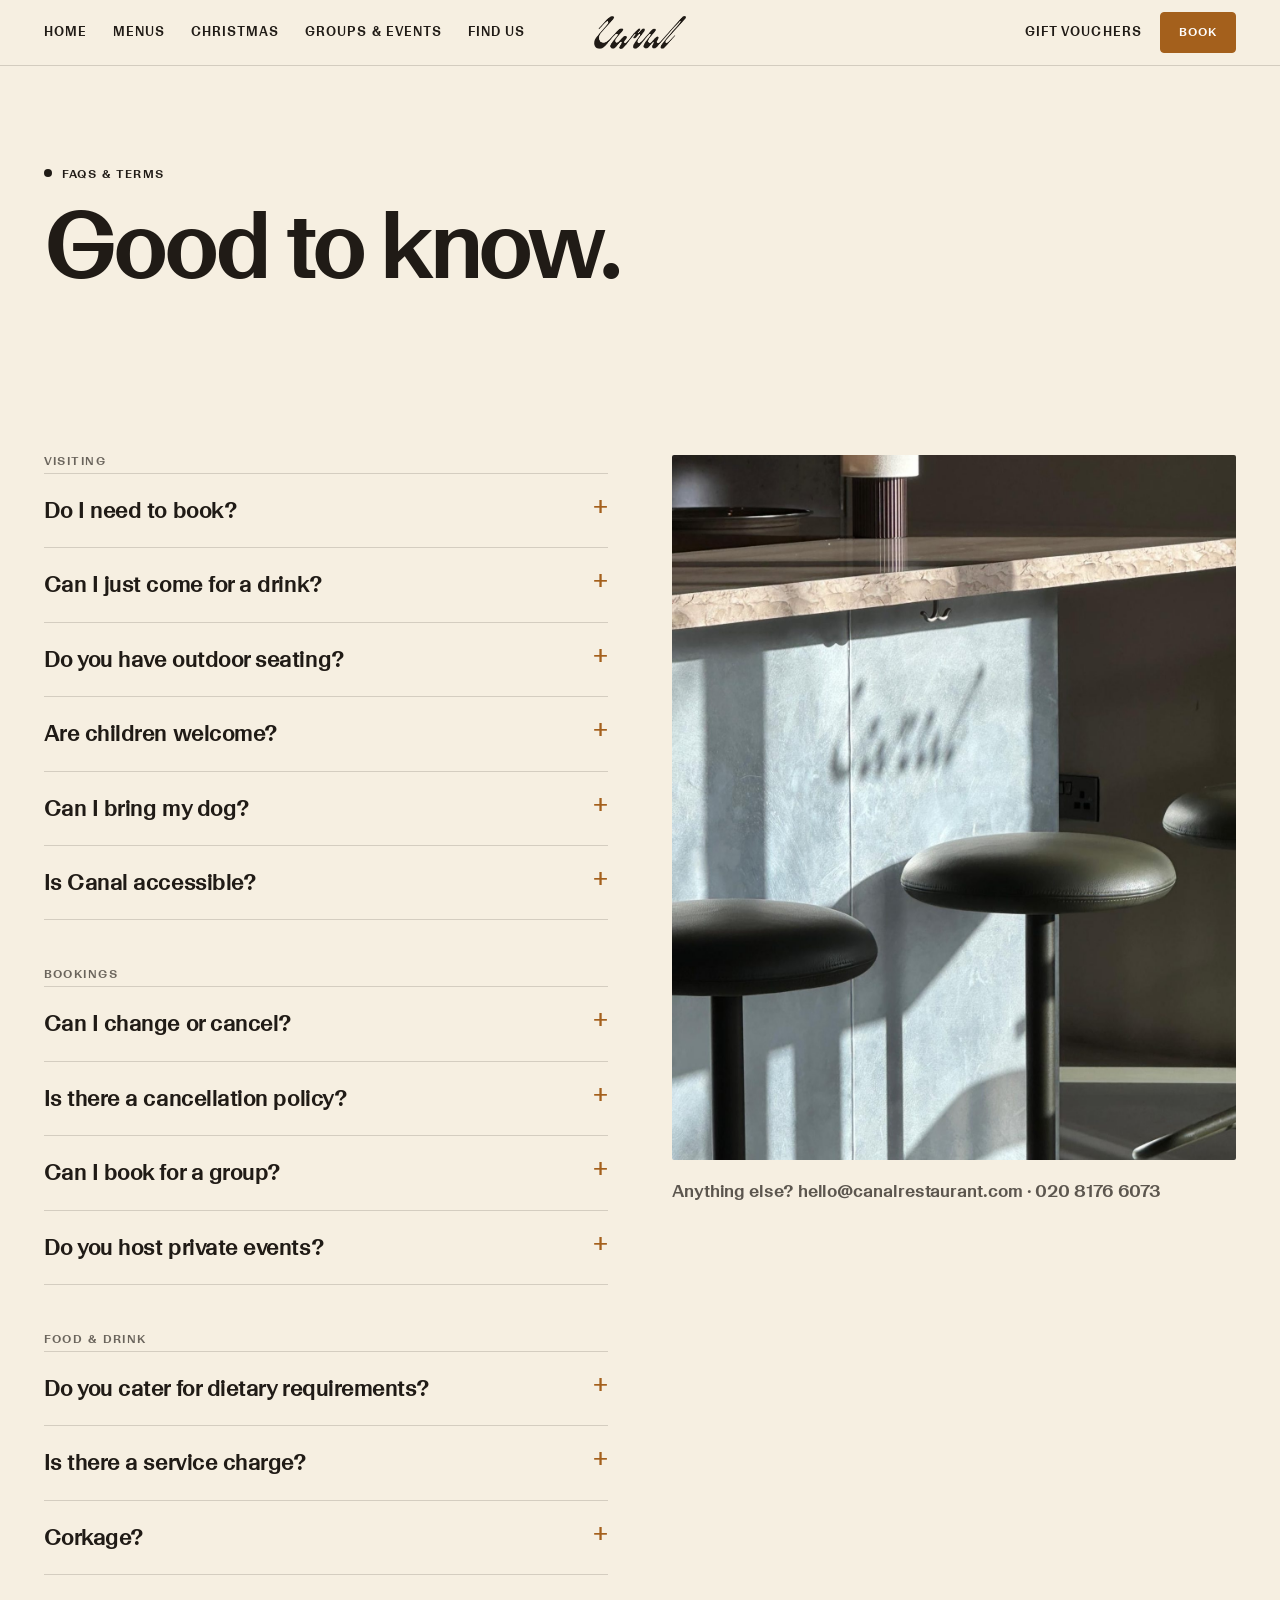
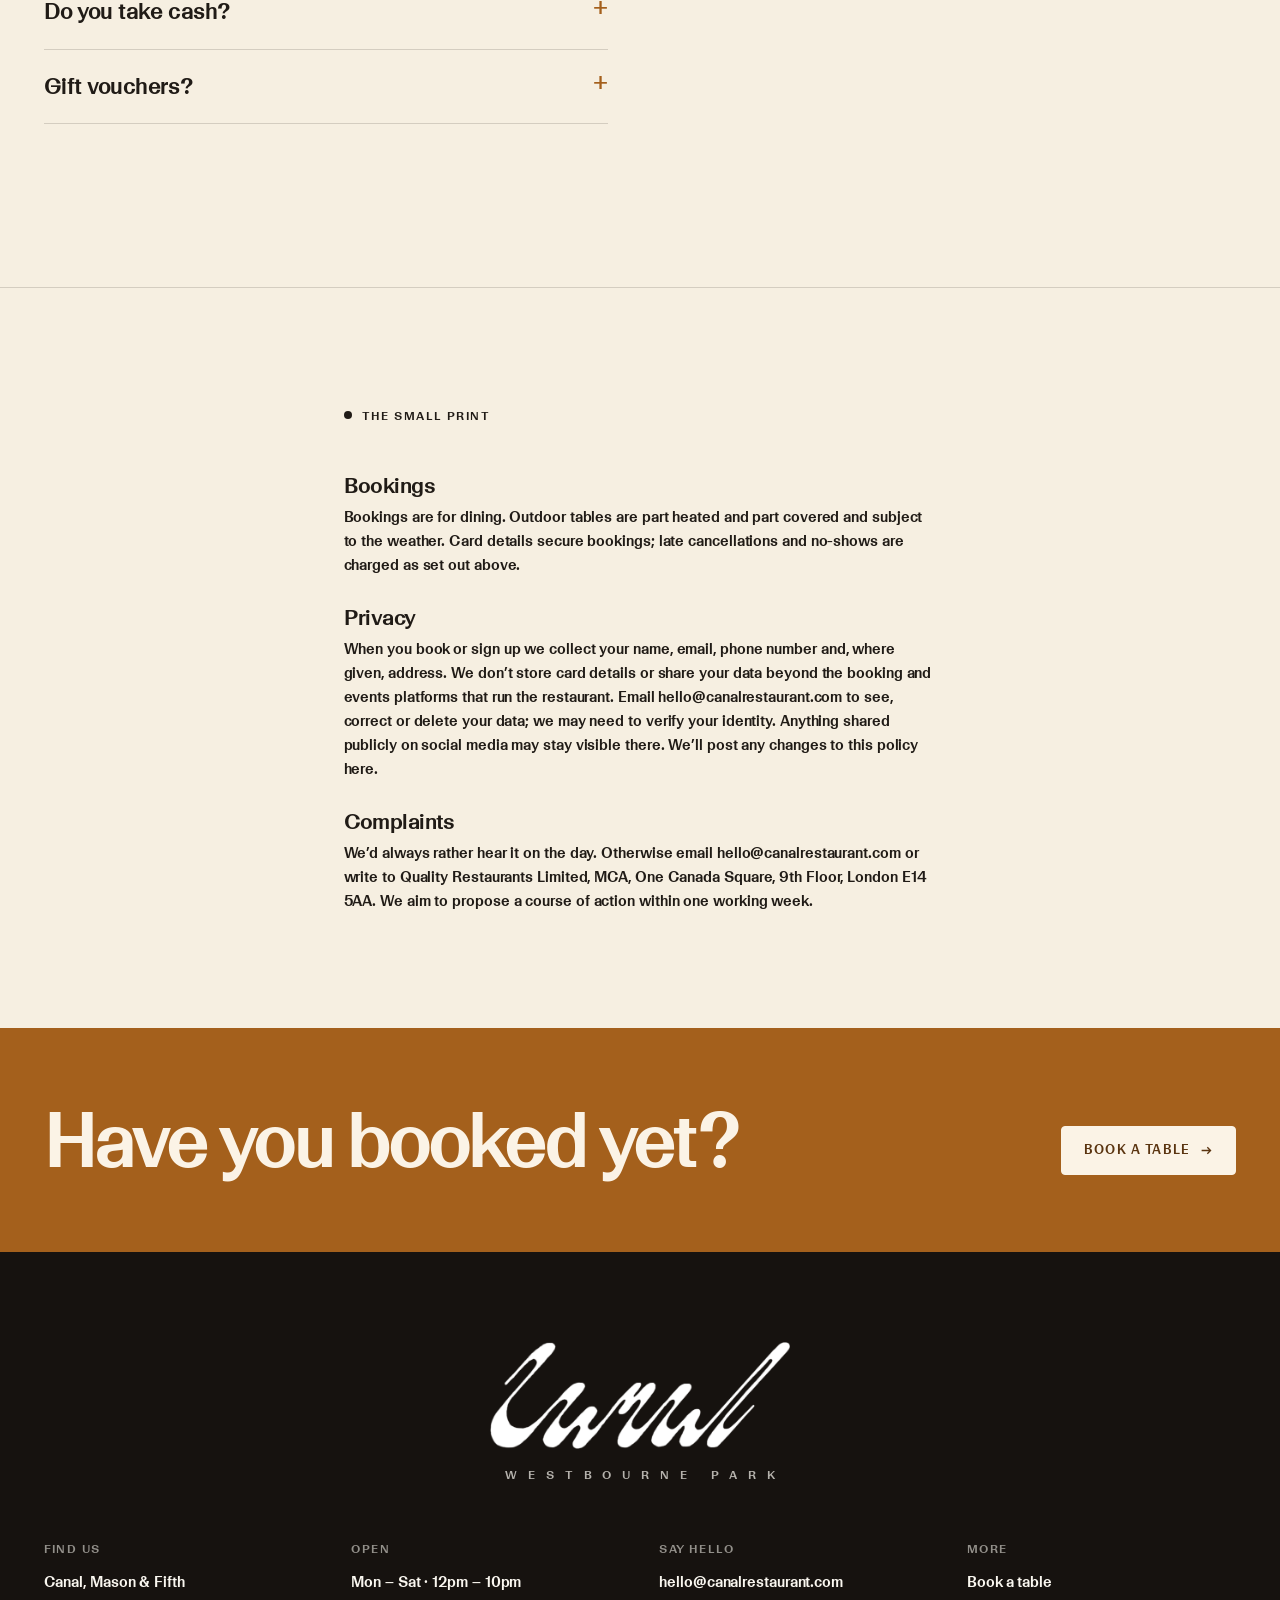
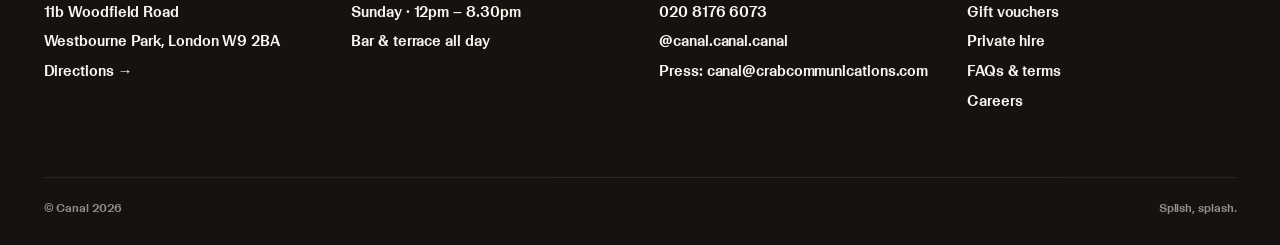
==== commit 0a4fa454: "Add Home to the main menu Co-Authored-By: Claude Opus 5.5 <noreply@anthropic.com> Claude-Session: ht" ====
--- a/faq.html
+++ b/faq.html
@@ -12,7 +12,7 @@
 <meta name="theme-color" content="#F8B830">
 <link rel="icon" href="img/logo-caramel.png">
 <link rel="preload" href="fonts/GeigyLLSub-Medium.woff" as="font" type="font/woff" crossorigin>
-<link rel="stylesheet" href="css/style.css?v=29">
+<link rel="stylesheet" href="css/style.css?v=30">
 <script type="application/ld+json">
 {"@context":"https://schema.org","@type":"Restaurant","name":"Canal","url":"https://www.canalrestaurant.com/",
 "telephone":"+442081766073","email":"hello@canalrestaurant.com","servesCuisine":"Modern European","priceRange":"££",
@@ -24,7 +24,7 @@
 </head>
 <body class="solid-header">
 <header class="header">
-  <nav class="nav" aria-label="Main"><a href="menus.html">Menus</a><a href="festive.html">Christmas</a><a href="groups.html">Groups & events</a><a href="find-us.html">Find us</a></nav>
+  <nav class="nav" aria-label="Main"><a href="index.html">Home</a><a href="menus.html">Menus</a><a href="festive.html">Christmas</a><a href="groups.html">Groups & events</a><a href="find-us.html">Find us</a></nav>
   <button class="burger" aria-label="Open menu" aria-expanded="false"><span></span><span></span><span></span></button>
   <a class="logo" href="index.html" aria-label="Canal — home"></a>
   <div class="header-right">
--- a/css/style.css
+++ b/css/style.css
@@ -762,3 +762,4 @@
 .xc-over{display:flex;flex-direction:column-reverse}
 .xc-over .big-num{font-size:clamp(14px,1.2vw,16px);letter-spacing:.08em;text-transform:uppercase;line-height:1.3;margin:8px 0 0;opacity:.85}
 .xc-over .big-num{text-transform:none;letter-spacing:0;font-size:clamp(15px,1.3vw,17px)}
+.xs-media .vid.gravy video{object-position:center 55%}
